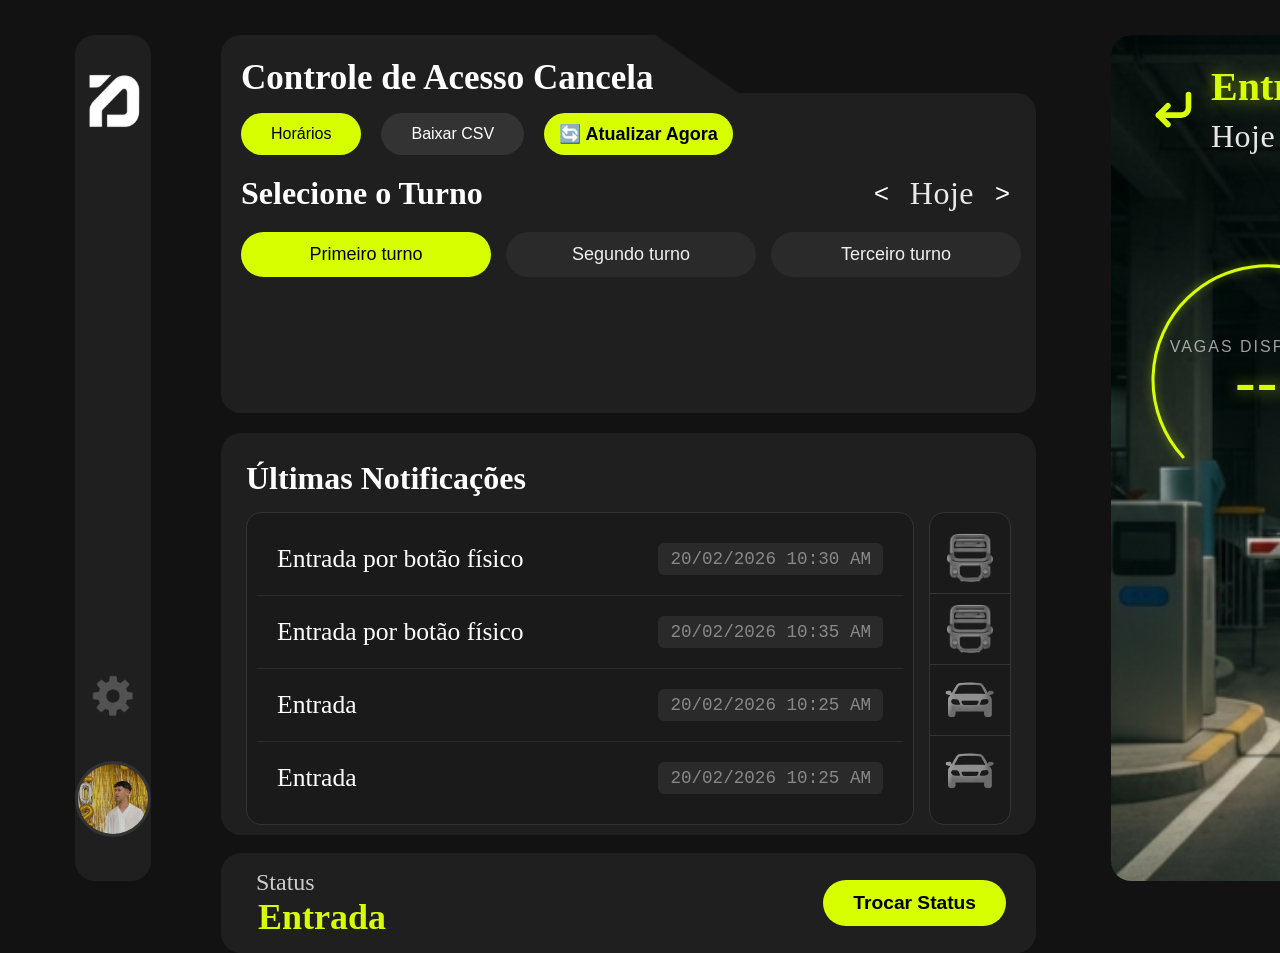
==== frontend-html/index.html @ a57548fa "feat: funciona quase tudo, rodou as entradas e saidas" ====
<!DOCTYPE html>
<html lang="pt-br">
<head>
    <meta charset="UTF-8">
    <meta name="viewport" content="width=device-width, initial-scale=1.0">
    <title>Dashboard Controle de Cancela</title>
    <link rel="stylesheet" href="style.css">
</head>
<body>


    <header class="header">
        <div class="division-header">
            <div class="header-top">
                <img class="logo-header" src="logo.png" alt="Logo">
            </div>
            <div class="header-bottom">
                <button id="gearButton" class="gear-btn">
                    <img class="gear-icon" src="engrenagem.png" alt="Settings">
                </button>
                <div class="profile-photo">
                    <img class="profile-img" src="logo-Vini.jfif" alt="ADM">
                </div>
            </div>
        </div>
    </header>


    <main class="main">
        <div class="main-content">
            <div class="main-left-area">
                <h1>Controle de Acesso Cancela</h1>
               
                <section class="main-left">
                    <div class="main-options">
                        <div class="option">
                            <button class="button-time">Horários</button>
                            <button onclick="baixarRelatorio()" class="button-ia">Baixar CSV </button>
                            <button id="btn-refresh" class="btn-pill" style="background: #d7ff00; color: #000; font-weight: bold; border: none; padding: 5px 15px; cursor: pointer;">
    🔄 Atualizar Agora
</button>
                        </div>
                    </div>


                    <div class="main-time-section">
                        <div class="title-time">
                            <span>Selecione o Turno</span>
                            <div class="selection-options">
                                <button id="btn-prev-period" class="btn-nav">&lt;</button>
                                <p id="display-periodo-card" class="gate-subtitle">Hoje</p>
                                <button id="btn-next-period" class="btn-nav">&gt;</button>
                            </div>
                        </div>


                        <div class="shift-grid">
                            <div class="shift-column">
                                <button class="btn-pill btn-morning active" id="Matutino">Primeiro turno</button>
                            </div>
                            <div class="shift-column">
                                <button class="btn-pill btn-inactive" id="Vespertino">Segundo turno</button>
                            </div>
                            <div class="shift-column">
                                <button class="btn-pill btn-inactive" id="Noturno">Terceiro turno</button>
                            </div>
                        </div>
                    </div>
                </section>
            </div>


            <div class="main-right-area">
                <section class="main-right">
                    <div class="title-main-right-top">
                        <h2>Últimas Notificações</h2>
                    </div>
                    <div class="verification-container">


                        <!-- Com a API rodando essa parte toda pode ser apagada deixando somente a div principal de cada uma -->
                        <div id="lista-notificacoes-texto" class="header-left-notifications">
                            <div class="employee-row">
                                <span>Entrada por botão físico</span>
                                <span class="notif-time">20/02/2026 10:30 AM</span>
                            </div>
                            <div class="employee-row active-row">
                                <span>Entrada por botão físico</span>
                                <span class="notif-time">20/02/2026 10:35 AM</span>
                            </div>
                            <div class="employee-row">
                                <span>Entrada</span>
                                <span class="notif-time">20/02/2026 10:25 AM</span>
                            </div>
                            <div class="employee-row">
                                <span>Entrada</span>
                                <span class="notif-time">20/02/2026 10:25 AM</span>
                            </div>
                        </div>
                        <!-- Com a API rodando essa parte toda pode ser apagada deixando somente a div principal de cada uma -->
                        <div id="lista-notificacoes-icones" class="header-right-notifications">
                            <div class="side-icon-item"><img src="caminhao.png"></div>
                            <div class="side-icon-item"><img src="caminhao.png"></div>
                            <div class="side-icon-item"><img src="carro.png"></div>
                            <div class="side-icon-item"><img src="carro.png"></div>
                        </div>
                       
                    </div>
                </section>
                <div class="access-status-container">
                    <div class="status-text">
                        <span>Status</span>
                        <h2 id="status-display" class="status-authorized">Entrada</h2>
                    </div>
                    <button id="btn-trocar-status" class="btn-raise">Trocar Status</button>
                </div>
               
            </div>
        </div>    
        <section class="main-right-right">
            <img class="image-entrada" src="Captura de tela 2026-02-24 104833.png" alt="Gráfico de Acessos">
           
            <div class="gate-header">
                <svg class="gate-icon" viewBox="0 0 24 24" fill="none" stroke="#d7ff00" stroke-width="3" stroke-linecap="round" stroke-linejoin="round">
                    <polyline points="9 10 4 15 9 20"></polyline>
                    <path d="M20 4v7a4 4 0 0 1-4 4H4"></path>
                </svg>
                <div class="gate-text">
                    <h1 id="gate-title" class="gate-title">Entradas</h1>
                    <p id="display-periodo-card" class="gate-subtitle">Hoje</p>
                </div>
            </div>


            <div class="turnos-resumo-container" style="display: flex; gap: 10px; margin-bottom: 20px; color: white; font-size: 12px; text-align: center;">
                <div style="background: #1a1a1a; padding: 10px; border-radius: 8px; flex: 1;">
                    <p>1° Turno</p>
                    <b id="turno-manha">--</b>
                </div>
                <div style="background: #1a1a1a; padding: 10px; border-radius: 8px; flex: 1;">
                    <p>2° Turno</p>
                    <b id="turno-tarde">--</b>
                </div>
                <div style="background: #1a1a1a; padding: 10px; border-radius: 8px; flex: 1;">
                    <p>3° Turno</p>
                    <b id="turno-noite">--</b>
                </div>
            </div>


            <div class="gauge-wrapper">
                <svg class="gauge-svg" viewBox="0 0 100 100">
                    <path class="gauge-track" d="M 22 78 A 38 38 0 1 1 78 78" />
                    <path class="gauge-fill" d="M 22 78 A 38 38 0 1 1 78 78" />
                </svg>
                <div class="gauge-content">
                    <span class="label">Vagas disponíveis</span>
                    <span id="vagas-count" class="value">---</span>
                </div>
            </div>


            <div class="gauge-wrapper-2">
                <svg class="gauge-svg" viewBox="0 0 100 100">
                    <path class="gauge-track" d="M 22 78 A 38 38 0 1 1 78 78" />
                    <path class="gauge-fill" d="M 22 78 A 38 38 0 1 1 78 78" />
                </svg>
                <div class="gauge-content">
                    <span id="count-label" class="label">Entradas hoje</span>
                    <span id="eventos-count" class="value">---</span>
                </div>
            </div>
        </section>


    </main>


</body>


<script src="script.js"></script>
</html>
---- frontend-html/style.css ----
body {
    margin: 0;
    padding: 0;
    background-color: #121212;
    display: flex;
    margin-left: 40px;
}

header {
    background-color: #1f1f1f;
    display: flex;
    height: 846px;
    flex-direction: column;
    width: 150px;
    border-radius: 20px;
    margin: 35px;
    padding: 30px 0; 
    box-sizing: border-box;
    margin-right: 70px;
}

.division-header {
    height: 100%;
    display: flex;
    flex-direction: column;
    justify-content: space-between; 
    align-items: center;
}



.logo-header {
    width: 75px;
    height: 75px;
    object-fit: contain;
}

.header-bottom {
    display: flex;
    flex-direction: column;
    align-items: center;
    gap: 30px; 
    margin-bottom: 10px;
}

.gear-btn {
    background: none;
    border: none;
    cursor: pointer;
    transition: all 0.3s ease;
    padding: 10px;
    display: flex;
    align-items: center;
    justify-content: center;
}

.gear-icon {
    width: 50px; 
    height: 50px;
    filter: brightness(0.6); 
    transition: filter 0.3s, transform 0.3s;
}

.gear-btn:hover .gear-icon {
    filter: brightness(1); 
    transform: rotate(45deg);
}

.profile-img {
    width: 70px; 
    height: 70px;
    border-radius: 50%; 
    background-size: cover;
    background-position: center;
    border: 3px solid #333;
}


main{
    display: flex;
    width: 19   00px;
}

.main-content {
    height: 70px;
    width: 570px;
    margin-top: 35px;
    background: linear-gradient(-145deg, transparent 20%, #1f1f1f 20.5%);
    border-radius: 20px 20px 0 0; 
}

.main-left {
    background-color: #1f1f1f;
    width: 815px;
    height: 320px;
    border-radius: 0px 20px 20px 20px; 
    margin-top: -20px; 
}

h1 {
    color: white;
    margin-left: 20px;
    font-size: 35px;
    margin-bottom: 5px;
    padding-bottom: 10px;
}

.main-options {
    display: flex;
}

.option {
    display: flex;
    gap: 20px; 
    padding: 20px;
    border-radius: 50px;
}

.button-time, .button-ia {
    border: none;
    padding: 12px 30px;
    font-size: 16px;
    font-weight: 500;
    border-radius: 100px; 
    cursor: pointer;
    transition: all 0.3s ease;
    outline: none;
}

.button-time {
    background-color: #d7ff00;
    color: #000;
}

.button-ia {
    background-color: #333;
    color: #ffffff;
}

.button-ia:hover {
    background-color: #444;
}

.button-time:hover {
    filter: brightness(0.9);
}

.main-time-section {
    color: white;
    padding-top: 0px;
    padding-left: 20px;
    border-radius: 12px;
}

.title-time {
    display: flex;
    justify-content: space-between;
    align-items: center;
    font-size: 2rem;
    font-weight: bold;
    margin-bottom: 20px;
}

.selection-options {
    display: flex;
    align-items: center;
    gap: 15px;
    font-size: 1rem;
    font-weight: normal;
    padding-right: 20px;
}

.shift-grid {
    display: grid;
    grid-template-columns: repeat(3, 250px); 
    gap: 15px;
}

.shift-column {
    display: flex;
    flex-direction: column;
    gap: 10px;
}

.btn-pill {
    border: none;
    border-radius: 50px;
    padding: 12px;
    text-align: center;
    font-weight: 500;
    cursor: pointer;
    transition: 0.2s;
    font-size: 18px;
}

.btn-morning.active {
    background-color: #d7ff00; 
    color: black;
}

.btn-inactive {
    background-color: #2a2a2a; 
    color: #efefef;
}

.btn-pill:hover {
    opacity: 0.9;
}



.btn-nav {
    background: none;
    border: none;
    color: #ffffff;
    font-size: 1.6rem;
    cursor: pointer;
    transition: all 0.2s ease;
    display: flex;
    align-items: center;
    justify-content: center;
}

.btn-nav:hover {
    color: #d7ff00; 
    transform: scale(1.2);
}

.btn-nav:active {
    transform: scale(0.9);
}

/* --- Container Principal da Direita --- */
.main-right {
    margin-top: 20px;
    background-color: #1f1f1f;
    color: white;
    padding-left: 25px;
    padding-bottom: 10px;
    padding-top: 0.1px;
    border-radius: 20px;
    width: 790px;
}

.title-main-right-top h2 {
    font-size: 2rem;
    margin-bottom: 15px;
}

.verification-container {
    display: flex;
    gap: 15px;
}

.header-left-notifications {
    flex: 3;
    background-color: #1a1a1a;
    border: 1px solid #333;
    border-radius: 15px;
    padding: 10px;
    font-size: 1.6rem;
}

.employee-row {
    display: flex;
    justify-content: space-between;
    align-items: center;
    padding: 20px 20px;
    border-bottom: 1px solid #2a2a2a;
    transition: 0.3s;
}

.employee-row:last-child {
    border-bottom: none;
}

.notif-title {
    font-size: 1.4rem;
    color: #ffffff;
    font-weight: 500;
}

.notif-time {
    background-color: #2a2a2a; 
    color: #888; 
    padding: 6px 12px;
    border-radius: 6px;
    font-size: 1.1rem;
    font-family: monospace; 
    white-space: nowrap;
}

.header-right-notifications {
    flex: 1;
    background-color: #1a1a1a;
    border: 1px solid #333;
    border-radius: 15px;
    display: flex;
    flex-direction: column;
    align-items: center;
    justify-content: flex-start; 
    padding: 10px 0;
    max-width: 80px;
    margin-right: 25px;
    overflow: hidden; 
}

.side-icon-item {
    width: 100%;
    height: 70px; 
    display: flex;
    align-items: center;
    justify-content: center;
    overflow: hidden;
    border-bottom: 1px solid #333;
    transition: 0.3s;
}

.side-icon-item:last-child {
    border-bottom: none; 
}

.side-icon-item img {
    width: 50px; 
    height: 50px;
    object-fit: contain;
}


.access-status-container {
    display: flex;
    justify-content: space-between;
    align-items: center;
    height: 100px;
    background: #1f1f1f;
    margin-top:18px;
    border-radius: 20px;
    width: 790px;
    padding-left: 25px;
}

.status-text span {
    display: block;
    font-size: 0.9rem;
    color: #ccc;
    font-size: 24px;
    padding-left: 10px;
}

.status-authorized {
    color: #d7ff00; 
    margin: 0;
    font-weight: bold;
    font-size: 36px;
    padding-left: 12px;
}

.btn-raise {
    background-color: #d7ff00; 
    color: #000;
    border: none;
    border-radius: 50px;
    padding: 12px 30px;
    font-weight: bold;
    font-size: 1.2rem;
    cursor: pointer;
    transition: transform 0.2s;
    margin-right: 30px;
}

.btn-raise:hover {
    transform: scale(1.05);
    background-color: #e5ff5c;
}
    
.main-right-right {
    position: relative; 
    background-color: #1f1f1f;
    color: white;
    margin-left: 320px;
    border-radius: 20px;
    width: 780px;
    height: 846px;
    margin-top: 35px;
    overflow: hidden; 
}

.image-entrada {
    width: 100%;
    height: 100%;
    object-fit: cover; 
    border-radius: 20px;
    display: block;
}

.gauge-wrapper {
    position: absolute; 
    width: 300px;
    height: 300px;
    display: flex;
    align-items: center;
    justify-content: center;
    top: 40%;           
    left: 20%;          
    transform: translate(-50%, -50%); 
    z-index: 10;        
}

.gauge-wrapper-2 {
    position: absolute; 
    width: 300px;
    height: 300px;
    display: flex;
    align-items: center;
    justify-content: center;
    
    top: 40%;           
    left: 80%;          
    transform: translate(-50%, -50%); 
    z-index: 10;        
}

.gauge-svg {
    width: 100%;
    height: 100%;
    filter: drop-shadow(0 0 5px rgba(215, 255, 0, 0.5));
}

.gauge-track {
    fill: none;
    stroke: rgba(255, 255, 255, 0.05);
    stroke-width: 1.5; 
    stroke-linecap: round;
}

.gauge-fill {
    fill: none;
    stroke: #d7ff00;
    stroke-linecap: round;
    stroke-dasharray: 165; 
    stroke-dashoffset: 58;
}

.gauge-content {
    position: absolute;
    display: flex;
    flex-direction: column;
    align-items: center;
    font-family: 'Inter', 'Segoe UI', sans-serif;
    color: white;
}

.label {
    font-size: 16px;
    font-weight: 400;
    text-transform: uppercase;
    letter-spacing: 2px;
    opacity: 0.6;
    padding-bottom: 1px;
}

.value {
    font-size: 65px; 
    color: #d7ff00;
    line-height: 0.8;
    text-shadow: 0 0 15px rgba(215, 255, 0, 0.6);
}

.unit {
    font-size: 22px;
    font-weight: 500;
    opacity: 0.7;
    letter-spacing: 1px;
}




.gate-header {
    position: absolute;
    top: 30px;      
    left: 40px;     
    display: flex;
    align-items: center;
    gap: 15px;      
    z-index: 20;    
}

.gate-icon {
    width: 45px;
    height: 45px;
}

.gate-text {
    display: flex;
    flex-direction: column;
    line-height: 1.1;
}

.gate-title {
    color: #d7ff00; 
    font-size: 40px;
    margin: 0;
    text-shadow: 0 0 15px rgba(215, 255, 0, 0.5);
}

.gate-subtitle {
    color: #ffffff;
    font-size: 32px;
    font-weight: 400;
    margin: 0;
    opacity: 0.9;
    letter-spacing: 0.5px;
}
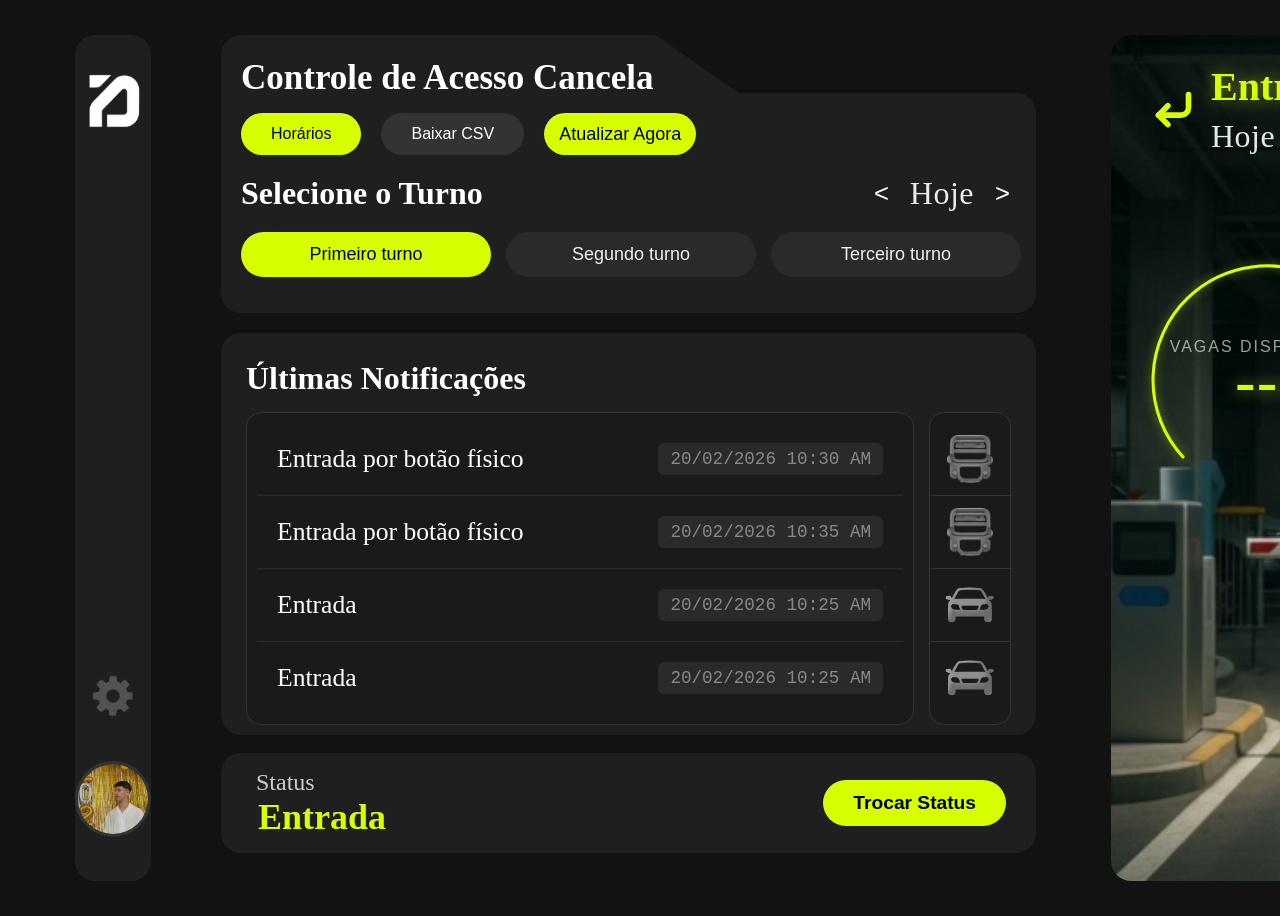
==== commit 4e67fc4b: "feat: api funcionando certinha" ====
--- a/frontend-html/index.html
+++ b/frontend-html/index.html
@@ -36,9 +36,9 @@
                         <div class="option">
                             <button class="button-time">Horários</button>
                             <button onclick="baixarRelatorio()" class="button-ia">Baixar CSV </button>
-                            <button id="btn-refresh" class="btn-pill" style="background: #d7ff00; color: #000; font-weight: bold; border: none; padding: 5px 15px; cursor: pointer;">
-    🔄 Atualizar Agora
-</button>
+                            <button id="btn-refresh" class="btn-pill" style="background: #d7ff00; color: #000; border: none; padding: 5px 15px; cursor: pointer;">
+                                Atualizar Agora
+                            </button>
                         </div>
                     </div>
 
--- a/frontend-html/style.css
+++ b/frontend-html/style.css
@@ -80,7 +80,7 @@
 
 main{
     display: flex;
-    width: 19   00px;
+    width: 1900px;
 }
 
 .main-content {
@@ -94,7 +94,7 @@
 .main-left {
     background-color: #1f1f1f;
     width: 815px;
-    height: 320px;
+    height: 220px;
     border-radius: 0px 20px 20px 20px; 
     margin-top: -20px; 
 }
@@ -309,7 +309,7 @@
 
 .side-icon-item {
     width: 100%;
-    height: 70px; 
+    height: 72px; 
     display: flex;
     align-items: center;
     justify-content: center;
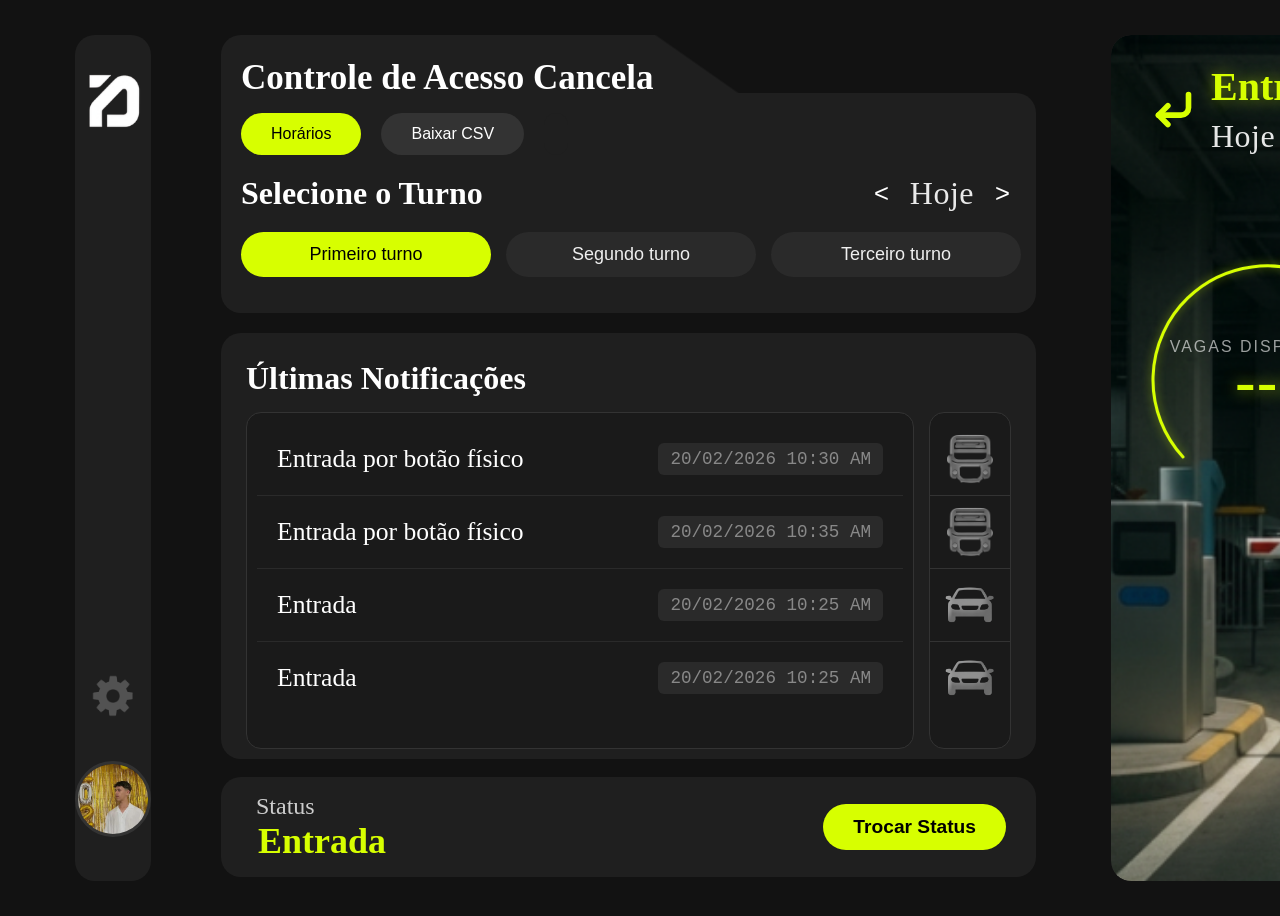
==== commit 24f5b031: "feat: arruma o botao" ====
--- a/frontend-html/index.html
+++ b/frontend-html/index.html
@@ -36,9 +36,7 @@
                         <div class="option">
                             <button class="button-time">Horários</button>
                             <button onclick="baixarRelatorio()" class="button-ia">Baixar CSV </button>
-                            <button id="btn-refresh" class="btn-pill" style="background: #d7ff00; color: #000; border: none; padding: 5px 15px; cursor: pointer;">
-                                Atualizar Agora
-                            </button>
+                            <button id="btn-refresh" class="btn-pill" style="background:#1f1f1f; "></button>
                         </div>
                     </div>
 
--- a/frontend-html/style.css
+++ b/frontend-html/style.css
@@ -1,4 +1,3 @@
-
 
 body {
     margin: 0;
@@ -261,6 +260,8 @@
     border-radius: 15px;
     padding: 10px;
     font-size: 1.6rem;
+    max-height: 315px; 
+    overflow-y: auto;
 }
 
 .employee-row {
@@ -304,7 +305,43 @@
     padding: 10px 0;
     max-width: 80px;
     margin-right: 25px;
-    overflow: hidden; 
+    height: 438px;           
+    overflow-y: auto;        
+    overflow-x: hidden;      
+}
+
+#lista-notificacoes-icones {
+    display: flex;
+    flex-direction: column;
+    align-items: center;
+    height: 315px;      
+    overflow-y: auto;    
+    overflow-x: hidden;
+}
+
+#lista-notificacoes-texto {
+    height: 450px;       
+    overflow-y: auto;
+    overflow-x: hidden;
+}
+
+.side-icon-item {
+    min-height: 72px;    
+    display: flex;
+    align-items: center;
+    justify-content: center;
+    border-bottom: 1px solid #333;
+}
+
+.header-left-notifications::-webkit-scrollbar,
+.header-right-notifications::-webkit-scrollbar {
+    width: 6px;
+}
+
+.header-left-notifications::-webkit-scrollbar-thumb,
+.header-right-notifications::-webkit-scrollbar-thumb {
+    background: #333;
+    border-radius: 10px;
 }
 
 .side-icon-item {
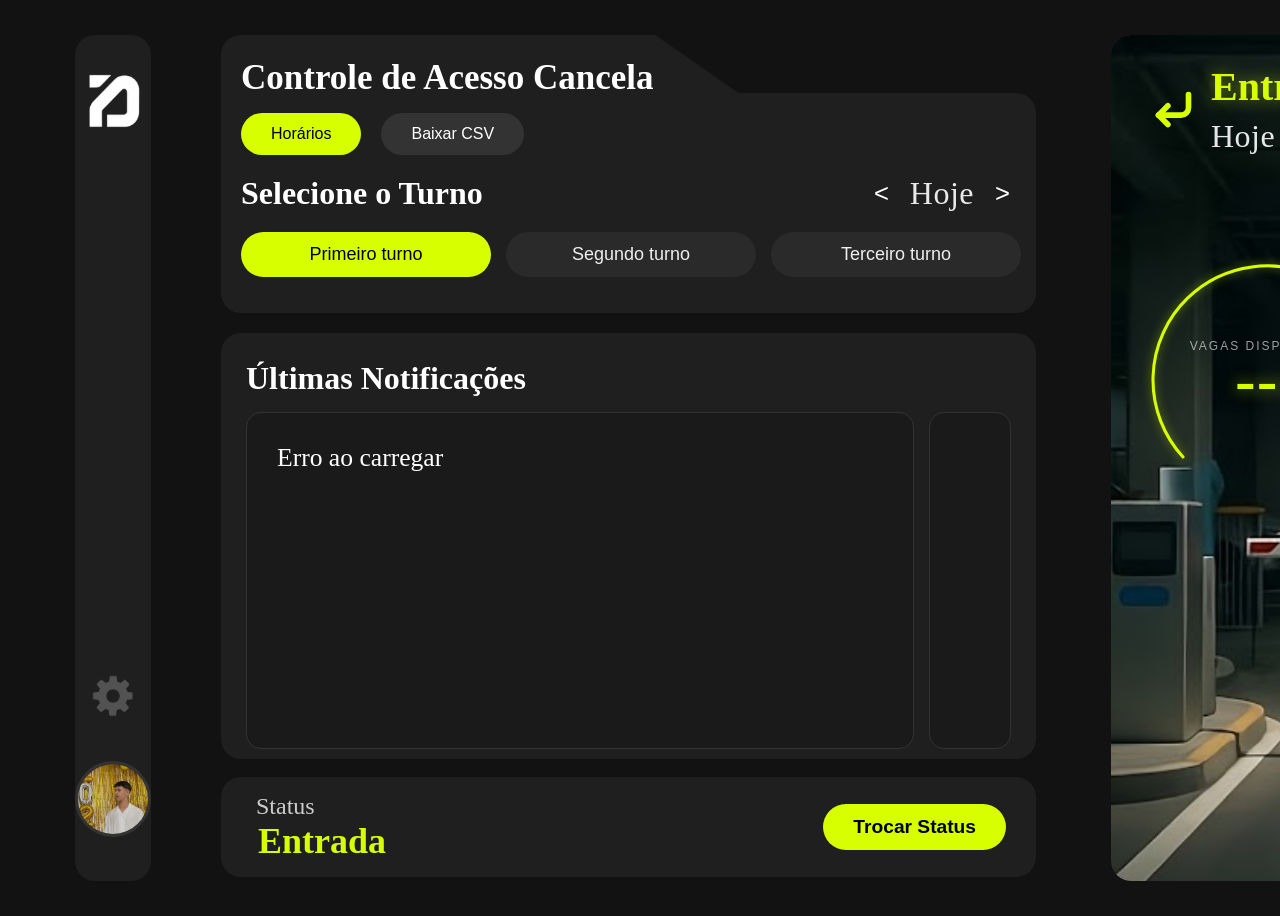
==== commit 78baaf99: "feat: deixa com mais comentarios e separado" ====
--- a/frontend-html/index.html
+++ b/frontend-html/index.html
@@ -8,49 +8,54 @@
 </head>
 <body>
 
-
+    <!-- Cabeçalho -->
     <header class="header">
         <div class="division-header">
+            <!-- Logo -->
             <div class="header-top">
-                <img class="logo-header" src="logo.png" alt="Logo">
+                <img class="logo-header" src="logo.png" alt="Logo do Sistema de Controle de Acesso">
             </div>
+
+            <!-- Configurações e Perfil -->
             <div class="header-bottom">
-                <button id="gearButton" class="gear-btn">
-                    <img class="gear-icon" src="engrenagem.png" alt="Settings">
+                <button id="gearButton" class="gear-btn" aria-label="Abrir configurações">
+                    <img class="gear-icon" src="engrenagem.png" alt="Ícone de engrenagem (configurações)">
                 </button>
                 <div class="profile-photo">
-                    <img class="profile-img" src="logo-Vini.jfif" alt="ADM">
+                    <img class="profile-img" src="logo-Vini.jfif" alt="Foto do administrador">
                 </div>
             </div>
         </div>
     </header>
 
-
+    <!-- Conteúdo Principal -->
     <main class="main">
         <div class="main-content">
+
+            <!-- Coluna Esquerda: Título + Turnos + Opções -->
             <div class="main-left-area">
                 <h1>Controle de Acesso Cancela</h1>
-               
+
                 <section class="main-left">
+                    <!-- Botões de opções rápidas -->
                     <div class="main-options">
                         <div class="option">
                             <button class="button-time">Horários</button>
-                            <button onclick="baixarRelatorio()" class="button-ia">Baixar CSV </button>
-                            <button id="btn-refresh" class="btn-pill" style="background:#1f1f1f; "></button>
+                            <button onclick="baixarRelatorio()" class="button-ia">Baixar CSV</button>
+                            <button id="btn-refresh" class="btn-pill" style="background:#1f1f1f;" aria-label="Atualizar dados"></button>
                         </div>
                     </div>
 
-
+                    <!-- Seleção de Turno -->
                     <div class="main-time-section">
                         <div class="title-time">
                             <span>Selecione o Turno</span>
                             <div class="selection-options">
-                                <button id="btn-prev-period" class="btn-nav">&lt;</button>
+                                <button id="btn-prev-period" class="btn-nav" aria-label="Período anterior">&lt;</button>
                                 <p id="display-periodo-card" class="gate-subtitle">Hoje</p>
-                                <button id="btn-next-period" class="btn-nav">&gt;</button>
+                                <button id="btn-next-period" class="btn-nav" aria-label="Próximo período">&gt;</button>
                             </div>
                         </div>
-
 
                         <div class="shift-grid">
                             <div class="shift-column">
@@ -67,44 +72,27 @@
                 </section>
             </div>
 
-
+            <!-- Coluna Direita: Notificações + Status -->
             <div class="main-right-area">
                 <section class="main-right">
                     <div class="title-main-right-top">
                         <h2>Últimas Notificações</h2>
                     </div>
+
                     <div class="verification-container">
+                        <!-- Lista de texto das notificações (preenchida via JS) -->
+                        <div id="lista-notificacoes-texto" class="header-left-notifications">
+                            <!-- Conteúdo dinâmico aqui -->
+                        </div>
 
-
-                        <!-- Com a API rodando essa parte toda pode ser apagada deixando somente a div principal de cada uma -->
-                        <div id="lista-notificacoes-texto" class="header-left-notifications">
-                            <div class="employee-row">
-                                <span>Entrada por botão físico</span>
-                                <span class="notif-time">20/02/2026 10:30 AM</span>
-                            </div>
-                            <div class="employee-row active-row">
-                                <span>Entrada por botão físico</span>
-                                <span class="notif-time">20/02/2026 10:35 AM</span>
-                            </div>
-                            <div class="employee-row">
-                                <span>Entrada</span>
-                                <span class="notif-time">20/02/2026 10:25 AM</span>
-                            </div>
-                            <div class="employee-row">
-                                <span>Entrada</span>
-                                <span class="notif-time">20/02/2026 10:25 AM</span>
-                            </div>
+                        <!-- Lista de ícones sincronizada (preenchida via JS) -->
+                        <div id="lista-notificacoes-icones" class="header-right-notifications">
+                            <!-- Ícones dinâmicos aqui -->
                         </div>
-                        <!-- Com a API rodando essa parte toda pode ser apagada deixando somente a div principal de cada uma -->
-                        <div id="lista-notificacoes-icones" class="header-right-notifications">
-                            <div class="side-icon-item"><img src="caminhao.png"></div>
-                            <div class="side-icon-item"><img src="caminhao.png"></div>
-                            <div class="side-icon-item"><img src="carro.png"></div>
-                            <div class="side-icon-item"><img src="carro.png"></div>
-                        </div>
-                       
                     </div>
                 </section>
+
+                <!-- Status Atual -->
                 <div class="access-status-container">
                     <div class="status-text">
                         <span>Status</span>
@@ -112,12 +100,13 @@
                     </div>
                     <button id="btn-trocar-status" class="btn-raise">Trocar Status</button>
                 </div>
-               
             </div>
-        </div>    
+        </div>
+
+        <!-- Seção da Cancela + Gauges -->
         <section class="main-right-right">
-            <img class="image-entrada" src="Captura de tela 2026-02-24 104833.png" alt="Gráfico de Acessos">
-           
+            <img class="image-entrada" src="entrada-direita.jpg" alt="Visão da entrada com gráfico de acessos">
+
             <div class="gate-header">
                 <svg class="gate-icon" viewBox="0 0 24 24" fill="none" stroke="#d7ff00" stroke-width="3" stroke-linecap="round" stroke-linejoin="round">
                     <polyline points="9 10 4 15 9 20"></polyline>
@@ -129,23 +118,23 @@
                 </div>
             </div>
 
-
-            <div class="turnos-resumo-container" style="display: flex; gap: 10px; margin-bottom: 20px; color: white; font-size: 12px; text-align: center;">
-                <div style="background: #1a1a1a; padding: 10px; border-radius: 8px; flex: 1;">
+            <!-- Resumo dos turnos -->
+            <div class="turnos-resumo-container">
+                <div>
                     <p>1° Turno</p>
                     <b id="turno-manha">--</b>
                 </div>
-                <div style="background: #1a1a1a; padding: 10px; border-radius: 8px; flex: 1;">
+                <div>
                     <p>2° Turno</p>
                     <b id="turno-tarde">--</b>
                 </div>
-                <div style="background: #1a1a1a; padding: 10px; border-radius: 8px; flex: 1;">
+                <div>
                     <p>3° Turno</p>
                     <b id="turno-noite">--</b>
                 </div>
             </div>
 
-
+            <!-- Gauges -->
             <div class="gauge-wrapper">
                 <svg class="gauge-svg" viewBox="0 0 100 100">
                     <path class="gauge-track" d="M 22 78 A 38 38 0 1 1 78 78" />
@@ -156,7 +145,6 @@
                     <span id="vagas-count" class="value">---</span>
                 </div>
             </div>
-
 
             <div class="gauge-wrapper-2">
                 <svg class="gauge-svg" viewBox="0 0 100 100">
@@ -169,14 +157,8 @@
                 </div>
             </div>
         </section>
-
-
     </main>
 
-
+    <script src="script.js"></script>
 </body>
-
-
-<script src="script.js"></script>
-</html>
-
+</html>
--- a/frontend-html/style.css
+++ b/frontend-html/style.css
@@ -1,4 +1,6 @@
-
+/* ==============================================
+   RESET E ESTILO GLOBAL
+   ============================================== */
 body {
     margin: 0;
     padding: 0;
@@ -7,6 +9,9 @@
     margin-left: 40px;
 }
 
+/* ==============================================
+   HEADER (barra lateral esquerda)
+   ============================================== */
 header {
     background-color: #1f1f1f;
     display: flex;
@@ -27,8 +32,6 @@
     justify-content: space-between; 
     align-items: center;
 }
-
-
 
 .logo-header {
     width: 75px;
@@ -76,8 +79,10 @@
     border: 3px solid #333;
 }
 
-
-main{
+/* ==============================================
+   MAIN (área central e direita)
+   ============================================== */
+main {
     display: flex;
     width: 1900px;
 }
@@ -90,6 +95,7 @@
     border-radius: 20px 20px 0 0; 
 }
 
+/* Coluna esquerda - controles e turnos */
 .main-left {
     background-color: #1f1f1f;
     width: 815px;
@@ -208,8 +214,6 @@
     opacity: 0.9;
 }
 
-
-
 .btn-nav {
     background: none;
     border: none;
@@ -231,7 +235,9 @@
     transform: scale(0.9);
 }
 
-/* --- Container Principal da Direita --- */
+/* ==============================================
+   COLUNA DIREITA - Notificações e Status
+   ============================================== */
 .main-right {
     margin-top: 20px;
     background-color: #1f1f1f;
@@ -277,12 +283,6 @@
     border-bottom: none;
 }
 
-.notif-title {
-    font-size: 1.4rem;
-    color: #ffffff;
-    font-weight: 500;
-}
-
 .notif-time {
     background-color: #2a2a2a; 
     color: #888; 
@@ -344,35 +344,20 @@
     border-radius: 10px;
 }
 
-.side-icon-item {
-    width: 100%;
-    height: 72px; 
-    display: flex;
-    align-items: center;
-    justify-content: center;
-    overflow: hidden;
-    border-bottom: 1px solid #333;
-    transition: 0.3s;
-}
-
-.side-icon-item:last-child {
-    border-bottom: none; 
-}
-
 .side-icon-item img {
     width: 50px; 
     height: 50px;
     object-fit: contain;
 }
 
-
+/* Status */
 .access-status-container {
     display: flex;
     justify-content: space-between;
     align-items: center;
     height: 100px;
     background: #1f1f1f;
-    margin-top:18px;
+    margin-top: 18px;
     border-radius: 20px;
     width: 790px;
     padding-left: 25px;
@@ -411,7 +396,10 @@
     transform: scale(1.05);
     background-color: #e5ff5c;
 }
-    
+
+/* ==============================================
+   SEÇÃO DA CANCELA + GAUGES (direita)
+   ============================================== */
 .main-right-right {
     position: relative; 
     background-color: #1f1f1f;
@@ -452,7 +440,6 @@
     display: flex;
     align-items: center;
     justify-content: center;
-    
     top: 40%;           
     left: 80%;          
     transform: translate(-50%, -50%); 
@@ -490,12 +477,12 @@
 }
 
 .label {
-    font-size: 16px;
+    font-size: 12px;
     font-weight: 400;
     text-transform: uppercase;
     letter-spacing: 2px;
     opacity: 0.6;
-    padding-bottom: 1px;
+    padding-bottom: 3px;
 }
 
 .value {
@@ -511,9 +498,6 @@
     opacity: 0.7;
     letter-spacing: 1px;
 }
-
-
-
 
 .gate-header {
     position: absolute;
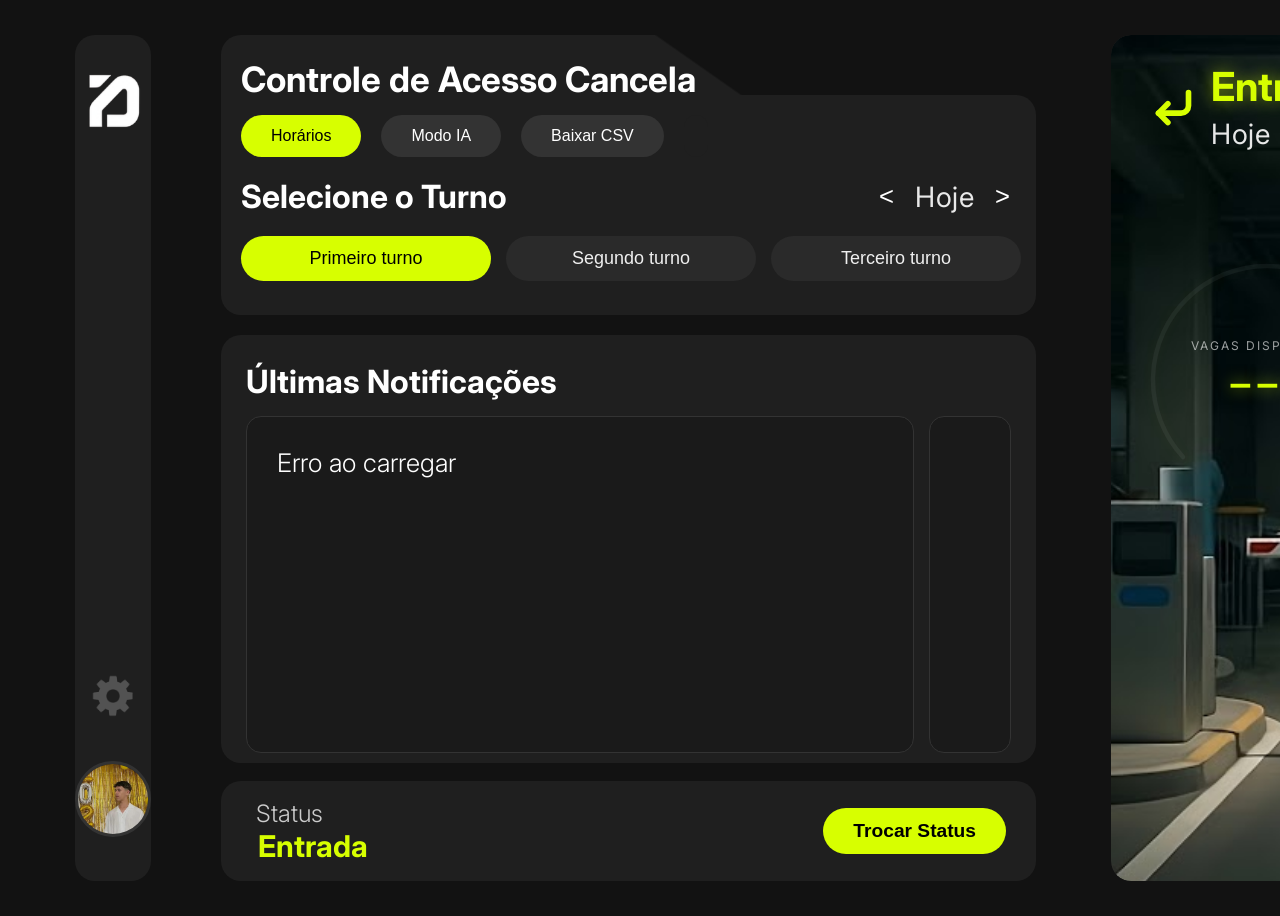
==== commit 5fa3e8a9: "feat: alteracoes Nicofranca" ====
--- a/frontend-html/index.html
+++ b/frontend-html/index.html
@@ -41,6 +41,7 @@
                     <div class="main-options">
                         <div class="option">
                             <button class="button-time">Horários</button>
+                            <button class="button-ia">Modo IA</button>
                             <button onclick="baixarRelatorio()" class="button-ia">Baixar CSV</button>
                             <button id="btn-refresh" class="btn-pill" style="background:#1f1f1f;" aria-label="Atualizar dados"></button>
                         </div>
@@ -138,7 +139,7 @@
             <div class="gauge-wrapper">
                 <svg class="gauge-svg" viewBox="0 0 100 100">
                     <path class="gauge-track" d="M 22 78 A 38 38 0 1 1 78 78" />
-                    <path class="gauge-fill" d="M 22 78 A 38 38 0 1 1 78 78" />
+                    <path id="gauge-fill-vagas" class="gauge-fill" d="M 22 78 A 38 38 0 1 1 78 78" />
                 </svg>
                 <div class="gauge-content">
                     <span class="label">Vagas disponíveis</span>
@@ -149,7 +150,7 @@
             <div class="gauge-wrapper-2">
                 <svg class="gauge-svg" viewBox="0 0 100 100">
                     <path class="gauge-track" d="M 22 78 A 38 38 0 1 1 78 78" />
-                    <path class="gauge-fill" d="M 22 78 A 38 38 0 1 1 78 78" />
+                    <path id="gauge-fill-eventos" class="gauge-fill" d="M 22 78 A 38 38 0 1 1 78 78" />
                 </svg>
                 <div class="gauge-content">
                     <span id="count-label" class="label">Entradas hoje</span>
--- a/frontend-html/style.css
+++ b/frontend-html/style.css
@@ -1,7 +1,14 @@
+/* ==============================================
+   FONTE
+   ============================================== */
+@import url('https://fonts.googleapis.com/css2?family=Inter:wght@200&display=swap');
+
 /* ==============================================
    RESET E ESTILO GLOBAL
    ============================================== */
 body {
+    font-family: 'Inter', sans-serif;
+    font-weight: 300;
     margin: 0;
     padding: 0;
     background-color: #121212;
@@ -375,7 +382,7 @@
     color: #d7ff00; 
     margin: 0;
     font-weight: bold;
-    font-size: 36px;
+    font-size: 30px;
     padding-left: 12px;
 }
 
@@ -419,7 +426,6 @@
     border-radius: 20px;
     display: block;
 }
-
 .gauge-wrapper {
     position: absolute; 
     width: 300px;
@@ -463,8 +469,10 @@
     fill: none;
     stroke: #d7ff00;
     stroke-linecap: round;
-    stroke-dasharray: 165; 
-    stroke-dashoffset: 58;
+    stroke-dasharray: 165;
+    stroke-dashoffset: 165; /* começa vazio — JS controla */
+    transition: stroke-dashoffset 0.8s cubic-bezier(0.4, 0, 0.2, 1),
+                stroke 0.5s ease;
 }
 
 .gauge-content {
@@ -529,7 +537,7 @@
 
 .gate-subtitle {
     color: #ffffff;
-    font-size: 32px;
+    font-size: 28px;
     font-weight: 400;
     margin: 0;
     opacity: 0.9;
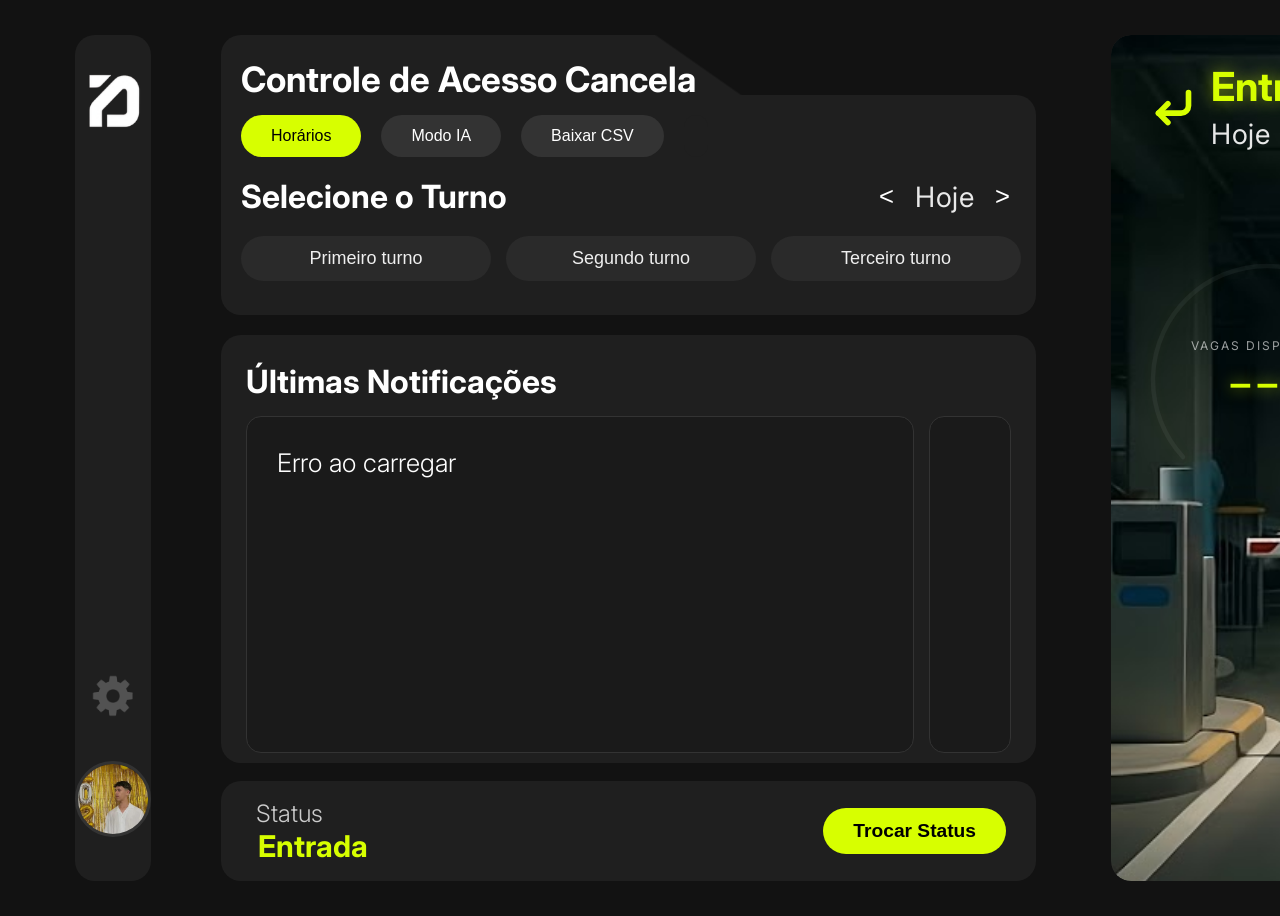
==== commit f607c205: "feat: finaliza inex.html e script.js" ====
--- a/frontend-html/index.html
+++ b/frontend-html/index.html
@@ -42,7 +42,7 @@
                         <div class="option">
                             <button class="button-time">Horários</button>
                             <button class="button-ia">Modo IA</button>
-                            <button onclick="baixarRelatorio()" class="button-ia">Baixar CSV</button>
+                            <button id="btn-baixar-csv" class="button-ia">Baixar CSV</button>
                             <button id="btn-refresh" class="btn-pill" style="background:#1f1f1f;" aria-label="Atualizar dados"></button>
                         </div>
                     </div>
@@ -60,7 +60,7 @@
 
                         <div class="shift-grid">
                             <div class="shift-column">
-                                <button class="btn-pill btn-morning active" id="Matutino">Primeiro turno</button>
+                                <button class="btn-pill btn-morning btn-inactive" id="Matutino">Primeiro turno</button>
                             </div>
                             <div class="shift-column">
                                 <button class="btn-pill btn-inactive" id="Vespertino">Segundo turno</button>
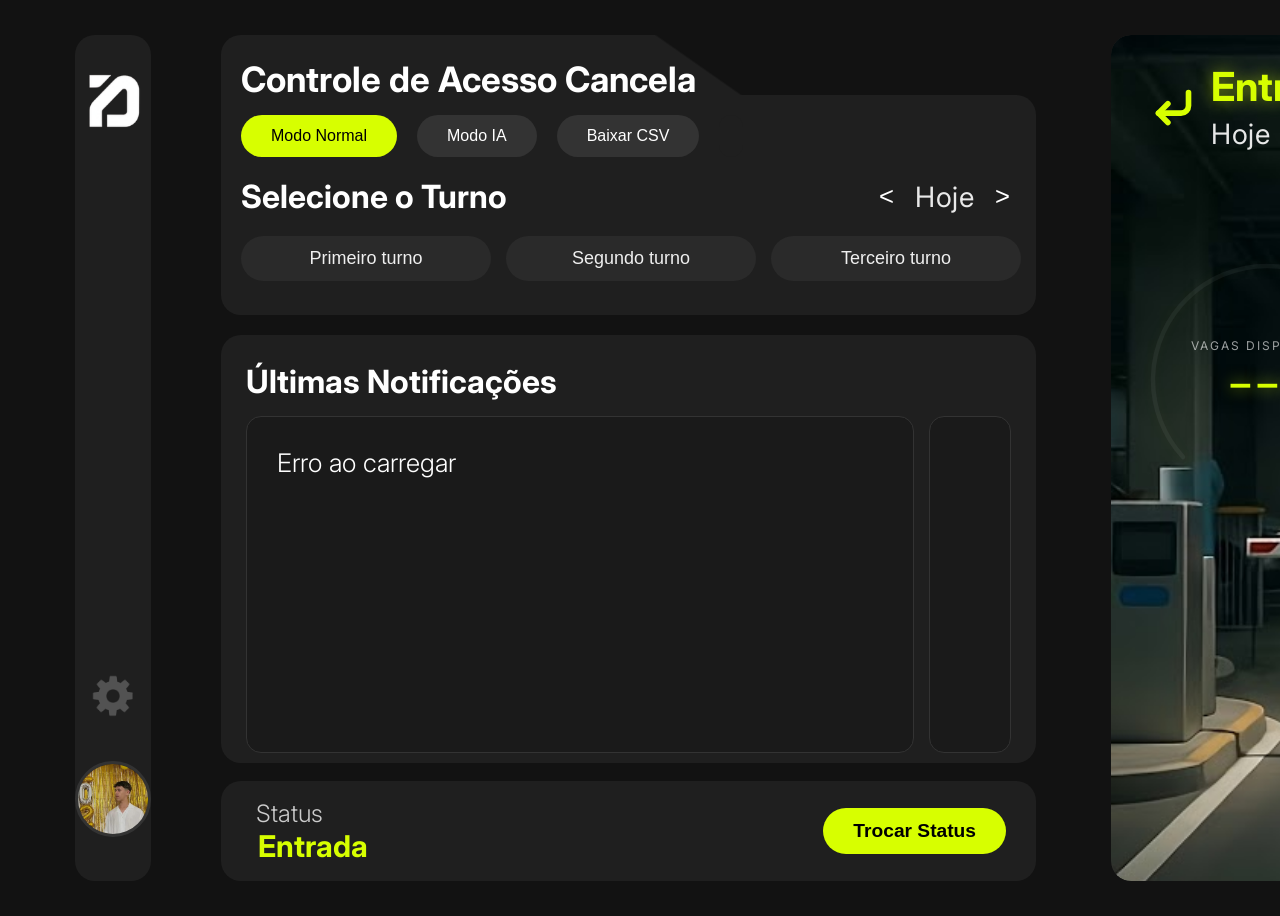
==== commit 975a4865: "refactor: arruma as cor de fundo" ====
--- a/frontend-html/index.html
+++ b/frontend-html/index.html
@@ -40,8 +40,10 @@
                     <!-- Botões de opções rápidas -->
                     <div class="main-options">
                         <div class="option">
-                            <button class="button-time">Horários</button>
-                            <button class="button-ia">Modo IA</button>
+                            <button class="button-time">Modo Normal</button>
+                            <a href="ia.html">
+                                <button class="button-ia">Modo IA</button>
+                            </a>
                             <button id="btn-baixar-csv" class="button-ia">Baixar CSV</button>
                             <button id="btn-refresh" class="btn-pill" style="background:#1f1f1f;" aria-label="Atualizar dados"></button>
                         </div>
